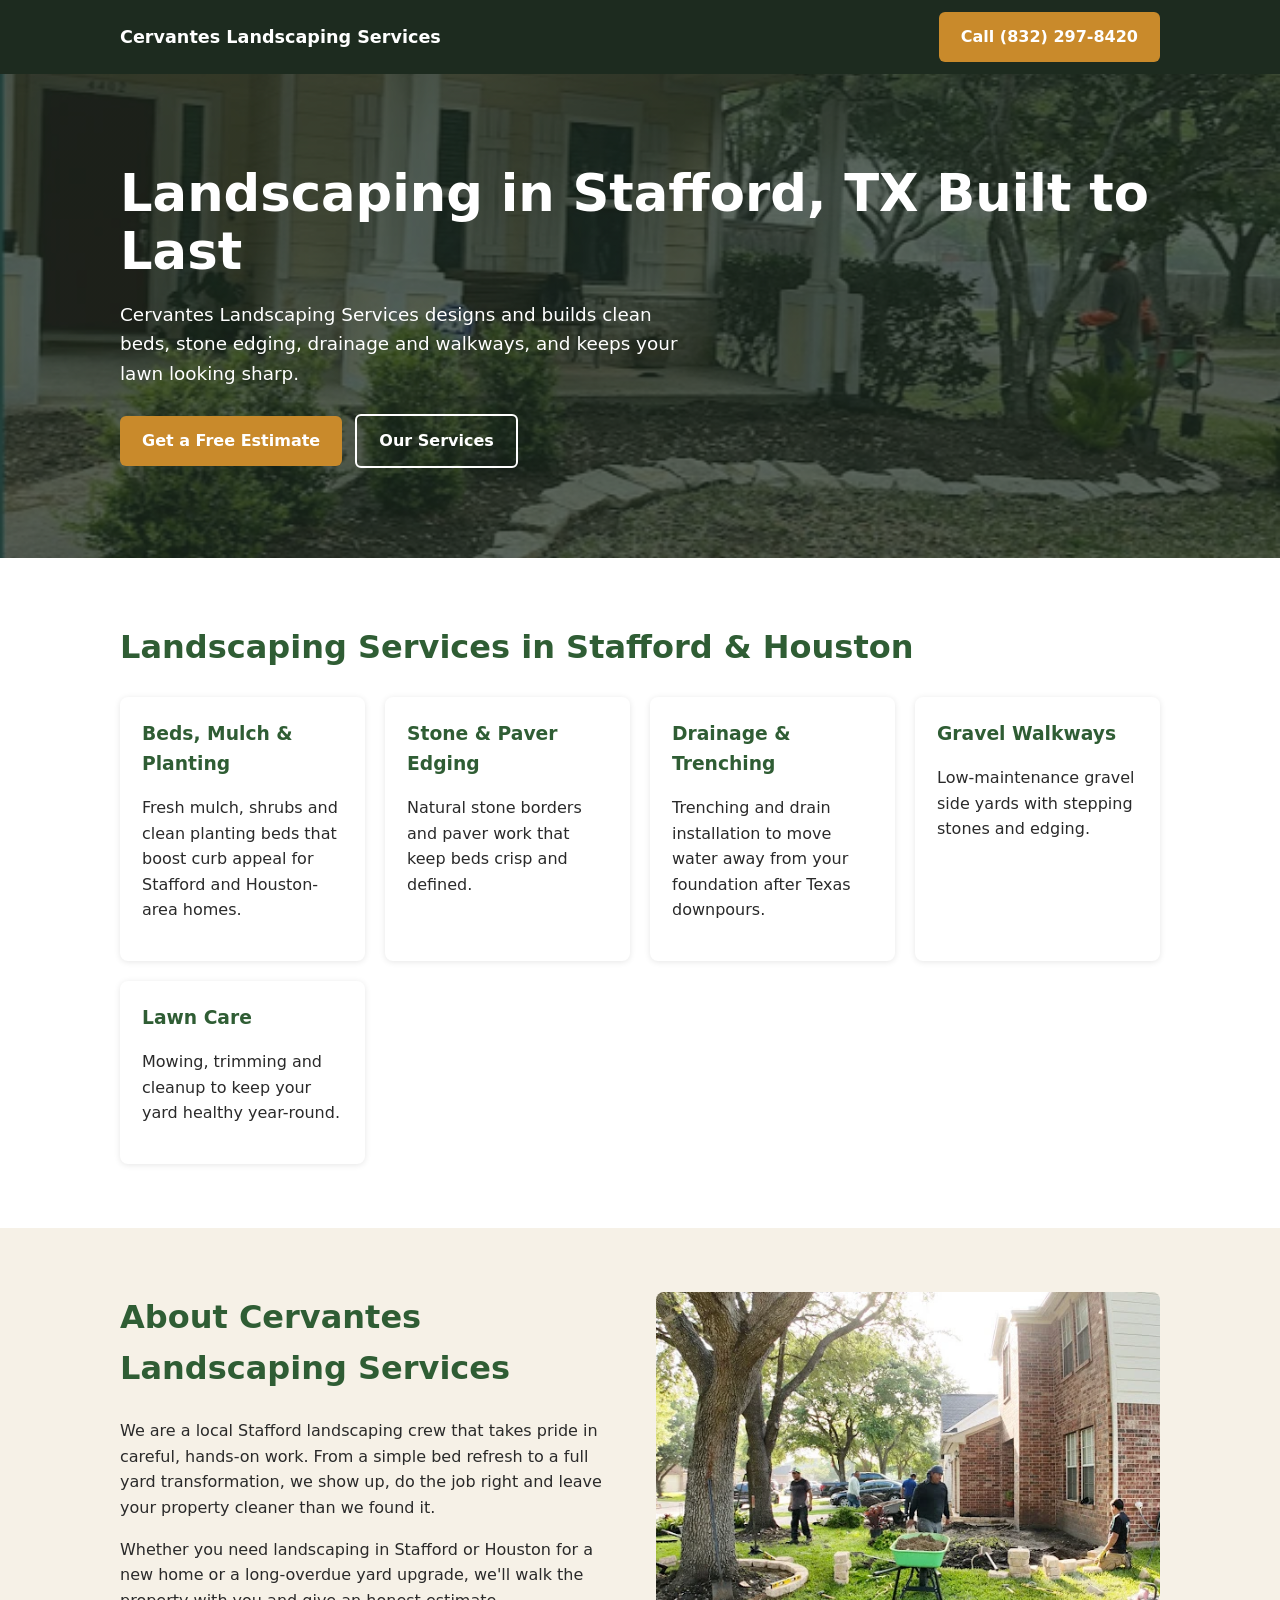
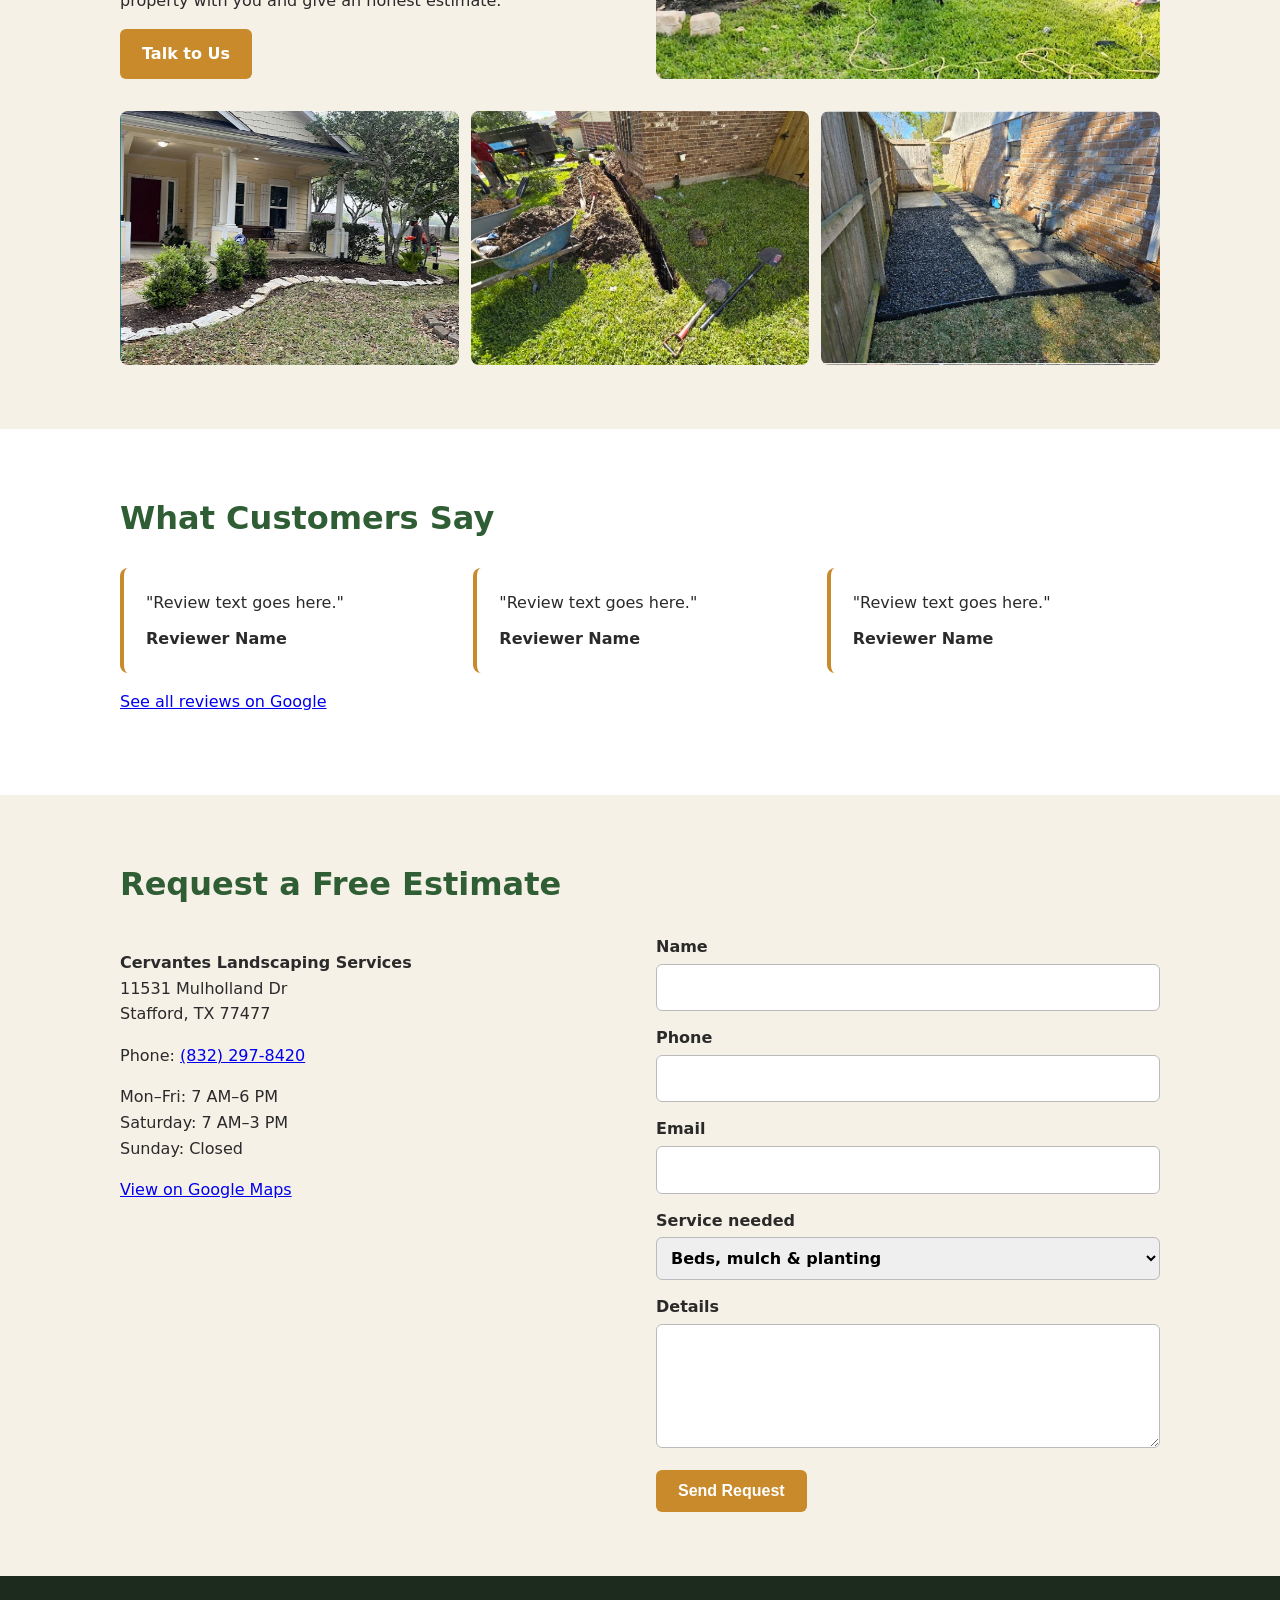
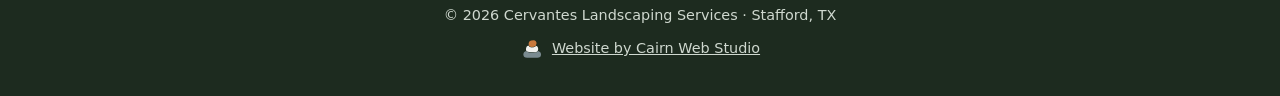
==== index.html @ 5a416d00 "Initial Cervantes Landscaping landing page" ====
<!doctype html>
<html lang="en">
<head>
<meta charset="utf-8">
<meta name="viewport" content="width=device-width,initial-scale=1">
<title>Cervantes Landscaping Services | Stafford, TX</title>
<meta name="description" content="Landscaping in Stafford, TX: stone edging, mulch beds, drainage, gravel walkways and lawn care. Call Cervantes Landscaping Services for a free estimate.">
<link rel="canonical" href="https://cervantes-landscaping.netlify.app/">
<meta property="og:type" content="website">
<meta property="og:title" content="Cervantes Landscaping Services | Stafford, TX">
<meta property="og:description" content="Stone edging, mulch beds, drainage, gravel walkways and lawn care in Stafford, TX. Free estimates.">
<meta property="og:image" content="https://cervantes-landscaping.netlify.app/images/1.webp">
<meta property="og:url" content="https://cervantes-landscaping.netlify.app/">
<meta name="twitter:card" content="summary_large_image">
<meta name="twitter:title" content="Cervantes Landscaping Services | Stafford, TX">
<meta name="twitter:description" content="Stone edging, mulch beds, drainage, gravel walkways and lawn care in Stafford, TX.">
<meta name="twitter:image" content="https://cervantes-landscaping.netlify.app/images/1.webp">
<link rel="stylesheet" href="styles.css">

<script type="application/ld+json">
{
  "@context": "https://schema.org",
  "@type": "LandscapingBusiness",
  "name": "Cervantes Landscaping Services",
  "image": "https://cervantes-landscaping.netlify.app/images/1.webp",
  "url": "https://cervantes-landscaping.netlify.app/",
  "telephone": "+1-832-297-8420",
  "address": {"@type": "PostalAddress", "streetAddress": "11531 Mulholland Dr", "addressLocality": "Stafford", "addressRegion": "TX", "postalCode": "77477", "addressCountry": "US"},
  "openingHoursSpecification": [
    {"@type": "OpeningHoursSpecification", "dayOfWeek": ["Monday","Tuesday","Wednesday","Thursday","Friday"], "opens": "07:00", "closes": "18:00"},
    {"@type": "OpeningHoursSpecification", "dayOfWeek": "Saturday", "opens": "07:00", "closes": "15:00"}
  ],
  "geo": {"@type": "GeoCoordinates", "latitude": 29.6601131, "longitude": -95.5906463},
  "areaServed": [{"@type": "City", "name": "Stafford"}, {"@type": "City", "name": "Houston"}]
}
</script>
</head>
<body>
<header class="top"><div class="wrap">
  <a class="brand" href="#top">Cervantes Landscaping Services</a>
  <a class="btn" href="tel:+18322978420">Call (832) 297-8420</a>
</div></header>

<section class="hero" id="top"><div class="wrap">
  <h1>Landscaping in Stafford, TX Built to Last</h1>
  <p>Cervantes Landscaping Services designs and builds clean beds, stone edging, drainage and walkways, and keeps your lawn looking sharp.</p>
  <a class="btn" href="#contact">Get a Free Estimate</a>
  <a class="btn alt" href="#services">Our Services</a>
</div></section>

<section class="section" id="services"><div class="wrap">
  <h2>Landscaping Services in Stafford &amp; Houston</h2>
  <div class="grid">
    <div class="card"><h3>Beds, Mulch &amp; Planting</h3><p>Fresh mulch, shrubs and clean planting beds that boost curb appeal for Stafford and Houston-area homes.</p></div>
    <div class="card"><h3>Stone &amp; Paver Edging</h3><p>Natural stone borders and paver work that keep beds crisp and defined.</p></div>
    <div class="card"><h3>Drainage &amp; Trenching</h3><p>Trenching and drain installation to move water away from your foundation after Texas downpours.</p></div>
    <div class="card"><h3>Gravel Walkways</h3><p>Low-maintenance gravel side yards with stepping stones and edging.</p></div>
    <div class="card"><h3>Lawn Care</h3><p>Mowing, trimming and cleanup to keep your yard healthy year-round.</p></div>
  </div>
</div></section>

<section class="section alt" id="about"><div class="wrap">
  <div class="about">
    <div>
      <h2>About Cervantes Landscaping Services</h2>
      <p>We are a local Stafford landscaping crew that takes pride in careful, hands-on work. From a simple bed refresh to a full yard transformation, we show up, do the job right and leave your property cleaner than we found it.</p>
      <p>Whether you need landscaping in Stafford or Houston for a new home or a long-overdue yard upgrade, we'll walk the property with you and give an honest estimate.</p>
      <a class="btn" href="#contact">Talk to Us</a>
    </div>
    <img src="images/2.webp" width="601" height="432" loading="lazy" alt="Cervantes Landscaping crew installing stone edging and a new bed in a Stafford-area front yard">
  </div>
  <div class="gallery">
    <img src="images/1.webp" width="598" height="507" loading="lazy" alt="Finished landscape bed with shrubs, mulch and natural stone edging in front of a home">
    <img src="images/3.webp" width="601" height="430" loading="lazy" alt="Drainage trench dug along the side of a brick home">
    <img src="images/4.webp" width="597" height="440" loading="lazy" alt="Gravel side-yard walkway with stepping stones and black edging">
  </div>
</div></section>

<section class="section" id="reviews"><div class="wrap">
  <h2>What Customers Say</h2>
  <!-- TODO: replace with 3 real reviews from the Google Business listing -->
  <div class="grid">
    <blockquote>"Review text goes here."<footer>Reviewer Name</footer></blockquote>
    <blockquote>"Review text goes here."<footer>Reviewer Name</footer></blockquote>
    <blockquote>"Review text goes here."<footer>Reviewer Name</footer></blockquote>
  </div>
  <p><a href="https://maps.app.goo.gl/YPKhUQMnzQ59KQn29" target="_blank" rel="noopener">See all reviews on Google</a></p>
</div></section>

<section class="section alt" id="contact"><div class="wrap">
  <h2>Request a Free Estimate</h2>
  <div class="contact">
    <div>
      <p><strong>Cervantes Landscaping Services</strong><br>11531 Mulholland Dr<br>Stafford, TX 77477</p>
      <p>Phone: <a href="tel:+18322978420">(832) 297-8420</a></p>
      <p>Mon–Fri: 7 AM–6 PM<br>Saturday: 7 AM–3 PM<br>Sunday: Closed</p>
      <p><a href="https://maps.app.goo.gl/YPKhUQMnzQ59KQn29" target="_blank" rel="noopener">View on Google Maps</a></p>
    </div>
    <form name="contact" method="POST" data-netlify="true" netlify-honeypot="bot-field" action="/thanks.html">
      <input type="hidden" name="form-name" value="contact">
      <p class="hp"><label>Don't fill this out: <input name="bot-field"></label></p>
      <label>Name <input type="text" name="name" required autocomplete="name"></label>
      <label>Phone <input type="tel" name="phone" required autocomplete="tel"></label>
      <label>Email <input type="email" name="email" autocomplete="email"></label>
      <label>Service needed
        <select name="service"><option>Beds, mulch &amp; planting</option><option>Stone &amp; paver edging</option><option>Drainage</option><option>Gravel walkway</option><option>Lawn care</option><option>Other</option></select>
      </label>
      <label>Details <textarea name="message" rows="4"></textarea></label>
      <button class="btn" type="submit">Send Request</button>
    </form>
  </div>
</div></section>

<footer class="site">
  <div class="wrap">© <span id="yr">2026</span> Cervantes Landscaping Services · Stafford, TX</div>
  <div class="wrap credit"><a href="https://cairnwebstudio.com/" target="_blank" rel="noopener"><img src="images/cairn-mark-dark.svg" width="24" height="24" alt="">Website by Cairn Web Studio</a></div>
</footer>
<script>document.getElementById('yr').textContent = new Date().getFullYear();</script>
</body>
</html>
---- styles.css ----
:root{--green:#2f5d34;--dark:#1d2b1f;--sand:#f6f1e7;--accent:#c98a2b;--text:#2a2a2a}
*{box-sizing:border-box}
body{margin:0;font-family:system-ui,-apple-system,"Segoe UI",Roboto,sans-serif;color:var(--text);line-height:1.6;background:#fff}
img{max-width:100%;display:block}
.wrap{max-width:1080px;margin:0 auto;padding:0 20px}.narrow{max-width:640px}
header.top{background:var(--dark);color:#fff;position:sticky;top:0;z-index:5}
header.top .wrap{display:flex;justify-content:space-between;align-items:center;padding-top:12px;padding-bottom:12px;gap:12px}
header.top a{color:#fff;text-decoration:none}.brand{font-weight:700;font-size:1.1rem}
.btn{display:inline-block;background:var(--accent);color:#fff;padding:12px 22px;border-radius:6px;text-decoration:none;font-weight:600;border:0;cursor:pointer;font-size:1rem}
.btn.alt{background:transparent;border:2px solid #fff}
.hero{background:linear-gradient(rgba(29,43,31,.72),rgba(29,43,31,.72)),url(images/1.webp) center/cover;color:#fff;padding:90px 0}
.hero h1{font-size:clamp(2rem,5vw,3.2rem);line-height:1.15;margin:0 0 16px}
.hero p{max-width:560px;font-size:1.15rem}.hero .btn{margin:8px 8px 0 0}
.section{padding:64px 0}.section.alt{background:var(--sand)}
h2{font-size:2rem;margin:0 0 24px;color:var(--green)}
.grid{display:grid;gap:20px;grid-template-columns:repeat(auto-fit,minmax(230px,1fr))}
.card{background:#fff;border-radius:8px;padding:22px;box-shadow:0 1px 6px rgba(0,0,0,.1)}
.card h3{margin:0 0 8px;color:var(--green)}
.about{display:grid;gap:32px;grid-template-columns:1fr 1fr;align-items:center}
.about img,.gallery img{border-radius:8px;width:100%;height:100%;object-fit:cover}
.gallery{display:grid;gap:12px;grid-template-columns:repeat(auto-fit,minmax(240px,1fr));margin-top:32px}
.gallery img{aspect-ratio:4/3}
blockquote{margin:0;background:#fff;padding:22px;border-radius:8px;border-left:4px solid var(--accent)}
blockquote footer{margin-top:10px;font-weight:600}
.contact{display:grid;gap:32px;grid-template-columns:1fr 1fr}
form label{display:block;margin-bottom:14px;font-weight:600}
form input,form select,form textarea{width:100%;padding:10px;margin-top:4px;border:1px solid #bbb;border-radius:6px;font:inherit}
.hp{position:absolute;left:-9999px}
footer.site{background:var(--dark);color:#cfd8cf;text-align:center;padding:28px 0;font-size:.9rem}
footer.site a{color:#cfd8cf}.credit{margin-top:10px}.credit a{display:inline-flex;align-items:center;gap:8px}
@media(max-width:760px){.about,.contact{grid-template-columns:1fr}.hero{padding:60px 0}header.top .brand{font-size:1rem}}
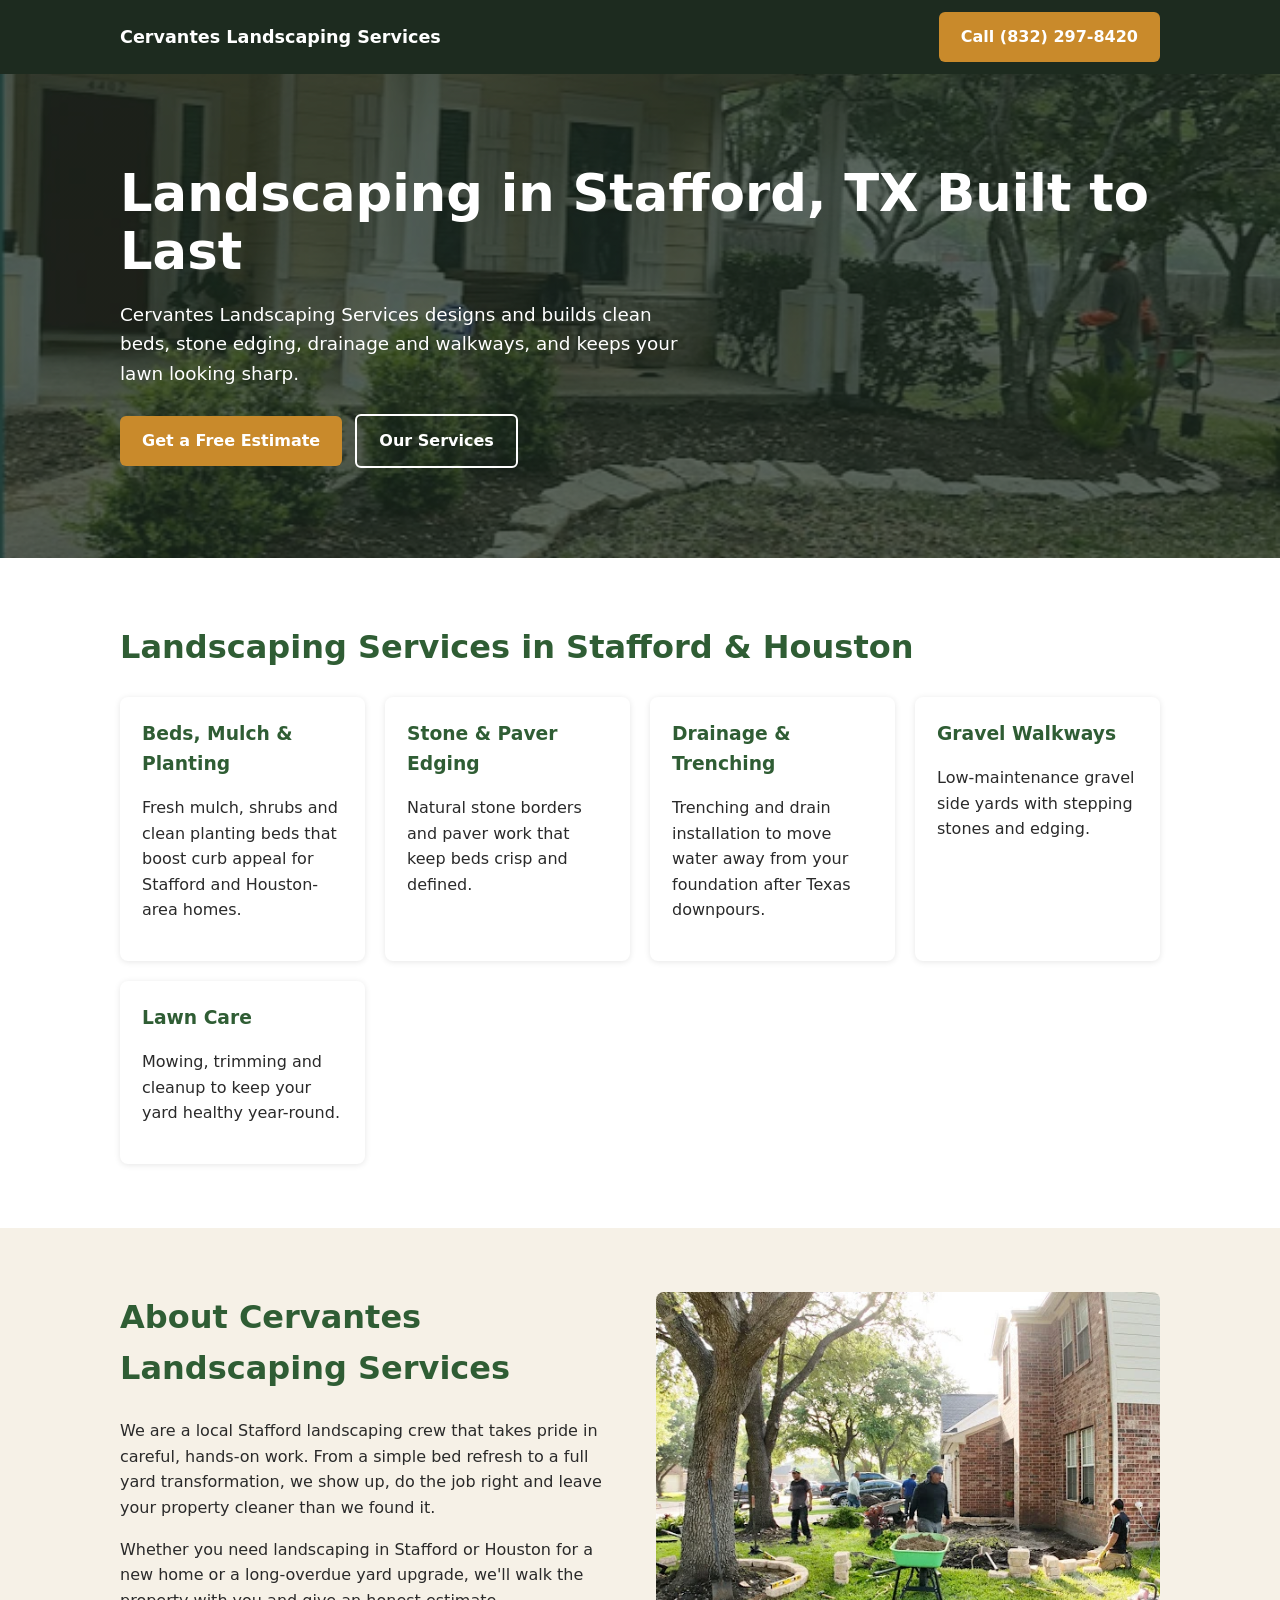
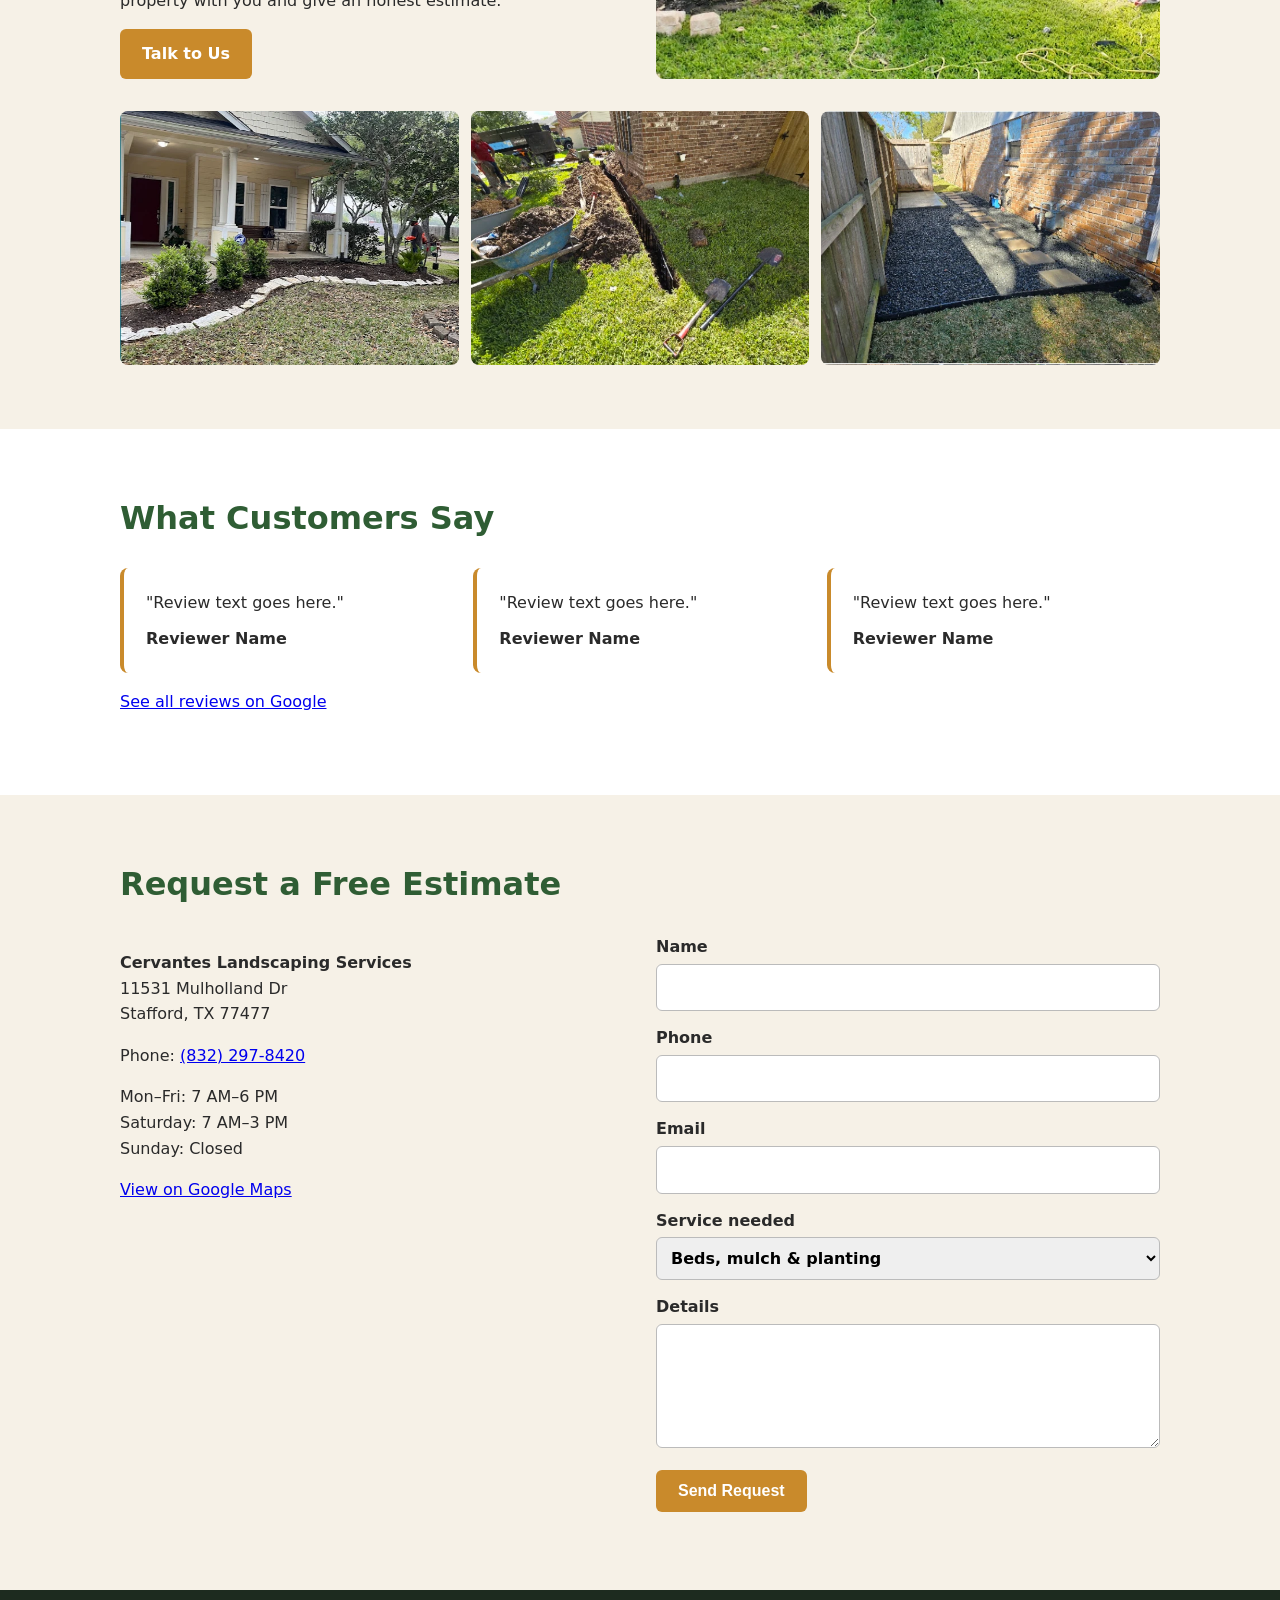
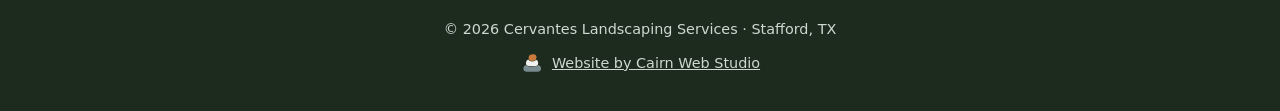
==== commit 77ca8b35: "Add Google map" ====
--- a/index.html
+++ b/index.html
@@ -95,6 +95,7 @@
       <p>Phone: <a href="tel:+18322978420">(832) 297-8420</a></p>
       <p>Mon–Fri: 7 AM–6 PM<br>Saturday: 7 AM–3 PM<br>Sunday: Closed</p>
       <p><a href="https://maps.app.goo.gl/YPKhUQMnzQ59KQn29" target="_blank" rel="noopener">View on Google Maps</a></p>
+      <iframe src="https://www.google.com/maps/embed?pb=!1m18!1m12!1m3!1d3467.062464859288!2d-95.5908651!3d29.659961700000004!2m3!1f0!2f0!3f0!3m2!1i1024!2i768!4f13.1!3m3!1m2!1s0x8640e712ee9979b7%3A0xd40aaf72b231c9fa!2sCervantes%20Landscaping%20services!5e0!3m2!1sen!2sus!4v1792589659234!5m2!1sen!2sus" title="Map of Cervantes Landscaping Services in Stafford, TX" style="border:0;width:100%;height:300px;border-radius:8px" allowfullscreen="" loading="lazy" referrerpolicy="strict-origin-when-cross-origin"></iframe>
     </div>
     <form name="contact" method="POST" data-netlify="true" netlify-honeypot="bot-field" action="/thanks.html">
       <input type="hidden" name="form-name" value="contact">
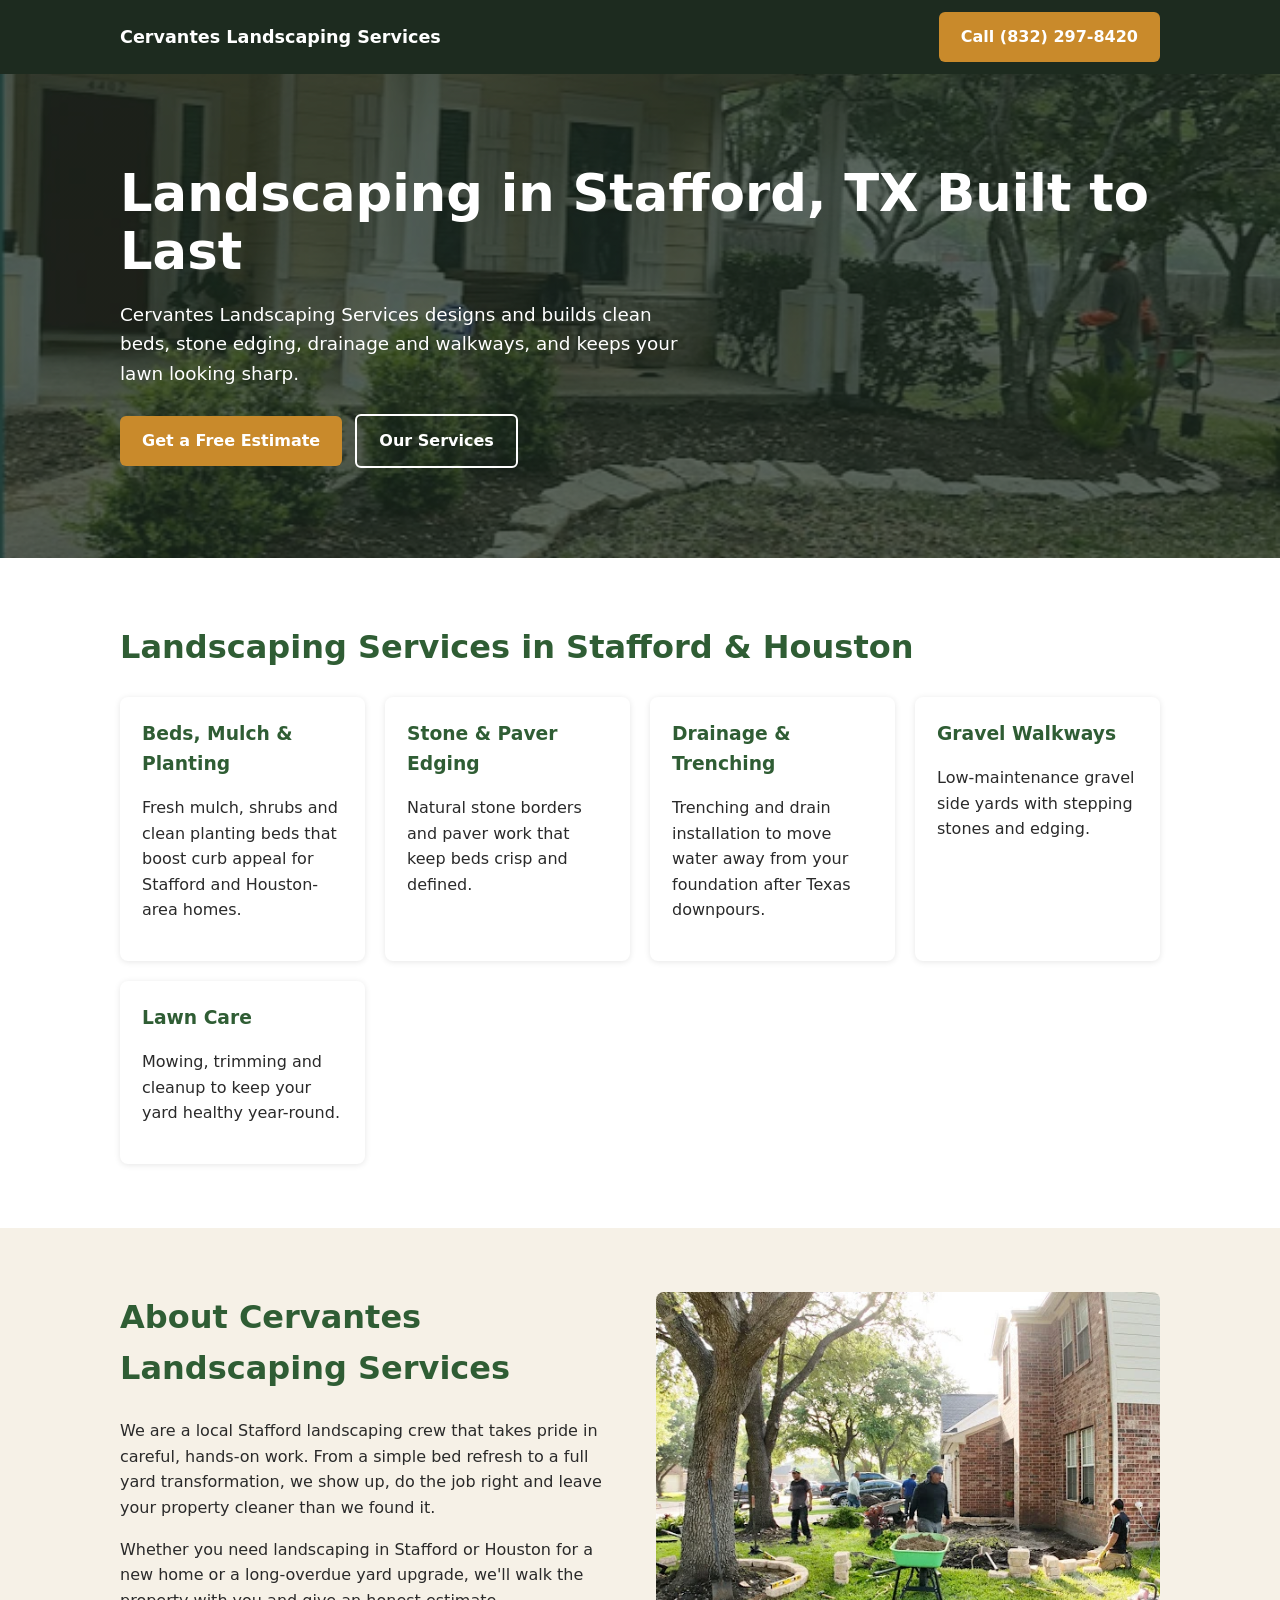
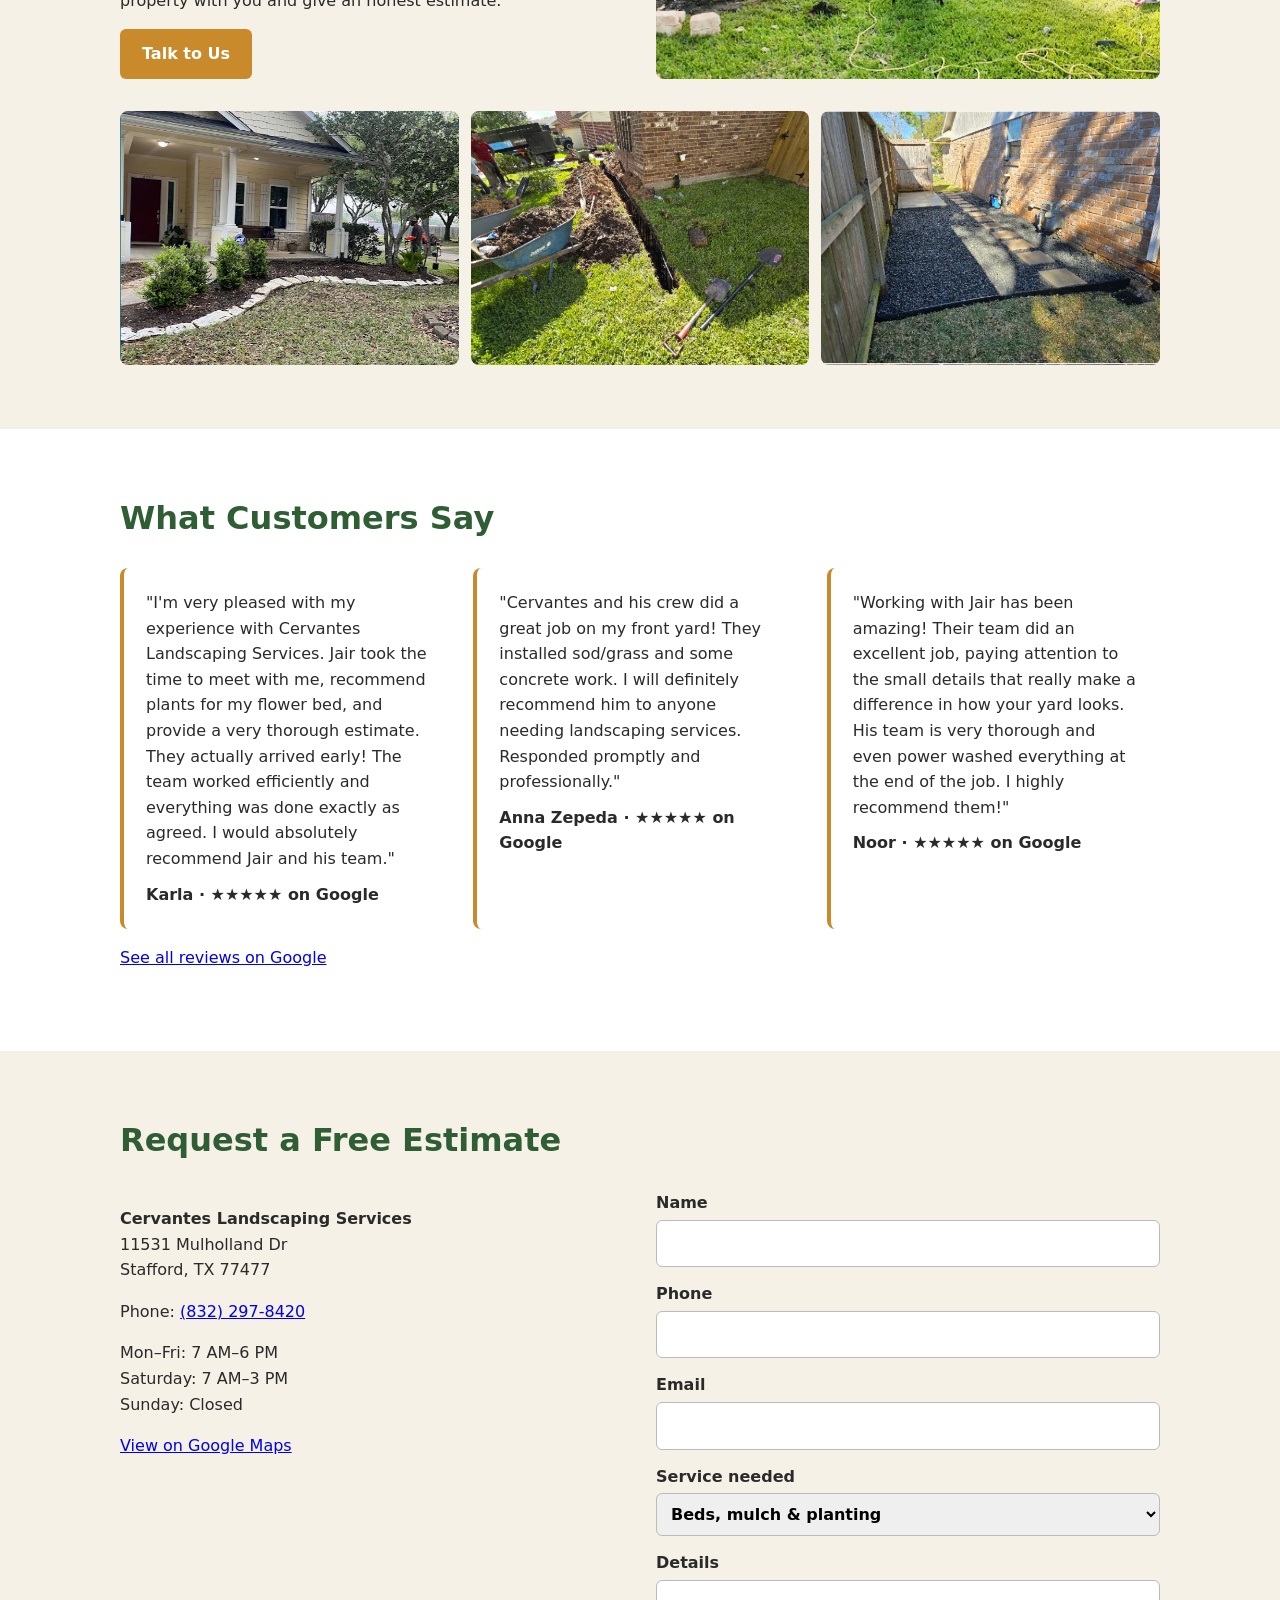
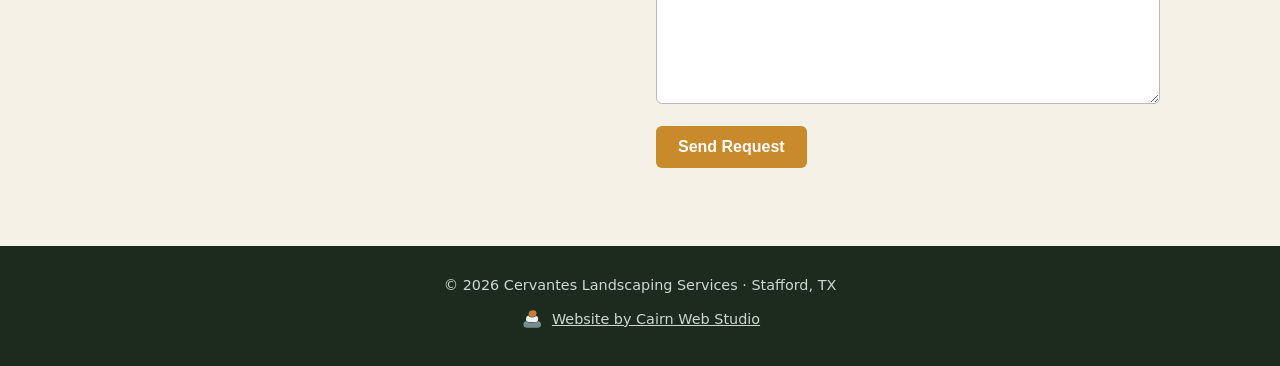
==== commit f93ddef3: "Add Google reviews" ====
--- a/index.html
+++ b/index.html
@@ -78,11 +78,10 @@
 
 <section class="section" id="reviews"><div class="wrap">
   <h2>What Customers Say</h2>
-  <!-- TODO: replace with 3 real reviews from the Google Business listing -->
   <div class="grid">
-    <blockquote>"Review text goes here."<footer>Reviewer Name</footer></blockquote>
-    <blockquote>"Review text goes here."<footer>Reviewer Name</footer></blockquote>
-    <blockquote>"Review text goes here."<footer>Reviewer Name</footer></blockquote>
+    <blockquote>"I'm very pleased with my experience with Cervantes Landscaping Services. Jair took the time to meet with me, recommend plants for my flower bed, and provide a very thorough estimate. They actually arrived early! The team worked efficiently and everything was done exactly as agreed. I would absolutely recommend Jair and his team."<footer>Karla · ★★★★★ on Google</footer></blockquote>
+    <blockquote>"Cervantes and his crew did a great job on my front yard! They installed sod/grass and some concrete work. I will definitely recommend him to anyone needing landscaping services. Responded promptly and professionally."<footer>Anna Zepeda · ★★★★★ on Google</footer></blockquote>
+    <blockquote>"Working with Jair has been amazing! Their team did an excellent job, paying attention to the small details that really make a difference in how your yard looks. His team is very thorough and even power washed everything at the end of the job. I highly recommend them!"<footer>Noor · ★★★★★ on Google</footer></blockquote>
   </div>
   <p><a href="https://maps.app.goo.gl/YPKhUQMnzQ59KQn29" target="_blank" rel="noopener">See all reviews on Google</a></p>
 </div></section>
